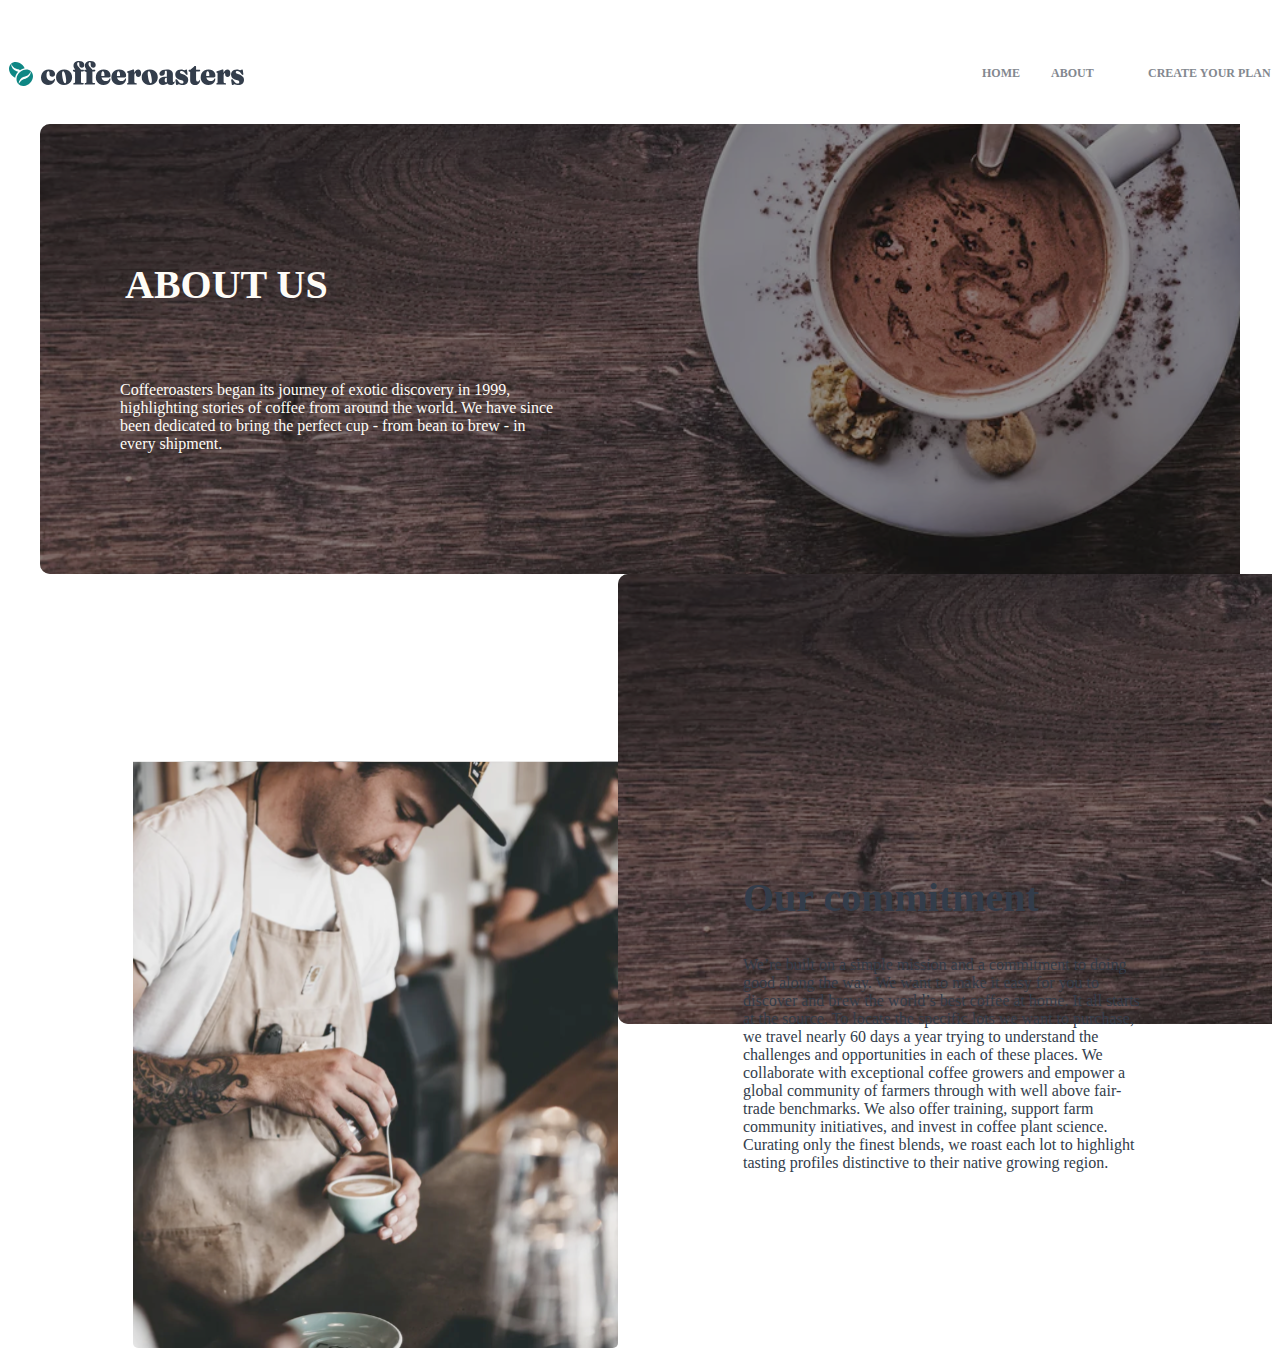
==== about.html @ b7a4f2c7 "Jonibek filll" ====
<!DOCTYPE html>
<html lang="en">
<head>
    <meta charset="UTF-8">
    <meta http-equiv="X-UA-Compatible" content="IE=edge">
    <meta name="viewport" content="width=device-width, initial-scale=1.0">
    <title>Document</title>
    <link rel="stylesheet" href="styles/about.css">
</head>
<body>
    <div class="container">
        <header class="child2">
            <img src="./Images/aboutimg/abduvohob.svg" alt="">
            <ul type="none" class="child3" >
                <li class="child4">home</li>
                <li class="child5">about</li>
                <li class="child6">Create your plan</li>
            </ul>
        </header>
    </div>
        <div class="container2"> 
            <h1 class="about">
                ABOUT US
            </h1>
           <p class="end">
            Coffeeroasters began its journey of exotic discovery in 1999, highlighting stories of coffee from around the world. We have since been dedicated to bring the perfect cup - from bean to brew - in every shipment.
           </p>
        </div>
        <div class="child7">
            <div >
                <img class="child8" src="./Images/aboutimg/abduvohob(2).svg" alt="foto">
            </div>
            <div class="container2">
                <h1 class="child10">
                   Our commitment
                </h1>
                <p class="child11">
                 We’re built on a simple mission and a commitment to doing good along the way. We want to make it easy for you to discover and brew the world’s best coffee at home. It all starts at the source. To locate the specific lots we want to purchase, we travel nearly 60 days a year trying to understand the challenges and opportunities in each of these places. We collaborate with exceptional coffee growers and empower a global community of farmers through with well above fair-trade benchmarks. We also offer training, support farm community initiatives, and invest in coffee plant science. Curating only the finest blends, we roast each lot to highlight tasting profiles distinctive to their native growing region.
                </p>
            </div>
        </div>
    
</body> 
</html>
---- styles/about.css ----
.container {
    width: 1280px;
    margin: 0px auto;
    background-size: cover;
}
.child2 {
    display: flex;
    justify-content: space-between;
    margin-top: 50px;
    background-size: cover;
}
.child3 {
    display: flex;
    gap: 35px;
    background-size: cover;
}
.child4 {
width: 34px ;
height: 15px ;
    font-weight: 700;
font-size: 12px;

text-transform: uppercase;

color: #83888F;

}
.child5 {
    Width:62px;
Height:15px;
Left:67px;
font-size: 12px;
font-weight: 700;
text-transform: uppercase;
color: #83888F;
text-transform: uppercase;
color: #83888F;
}
.child6 {
   Width:140px;
Height:15px;
    font-size: 12px;
    font-weight: 700;
    text-transform: uppercase;

color: #83888F;
}

.container2 {
    
    width: 1200px;
    height: 450px;
    margin:0 auto;
    background-image: url(/Images/aboutimg/abduvohob\(1\).svg);
}


.about {
    Width:220px;
Height:48px;
font-weight: 900;
font-size: 40px;
margin-left: 85px;
color: #FEFCF7;
transform: translateY(137px);

}
.end {
    width: 445px;
    height: 104px;
    margin-left: 80px;
    margin-top: 209px;
    font-weight: 400;
font-size: 16px;
color: #FEFCF7;
}

.child7{
    display: flex;
}
.child8 {
    Width:485px;
Height:606px;
margin-left: 125px;
margin-top: 168px;
border-radius: 5px ;
}


.child10 {
width:900;
Size:40px;
font-weight: 900;
font-size: 40px;
color: #333D4B;
margin-top: 300px;
margin-left:125px ;
}
.child11 {
    width : 400px;
Size: 16px;
font-weight: 400;
font-size: 16px;
color: #333D4B;
margin-top: 35px;
margin-left: 125px;
}
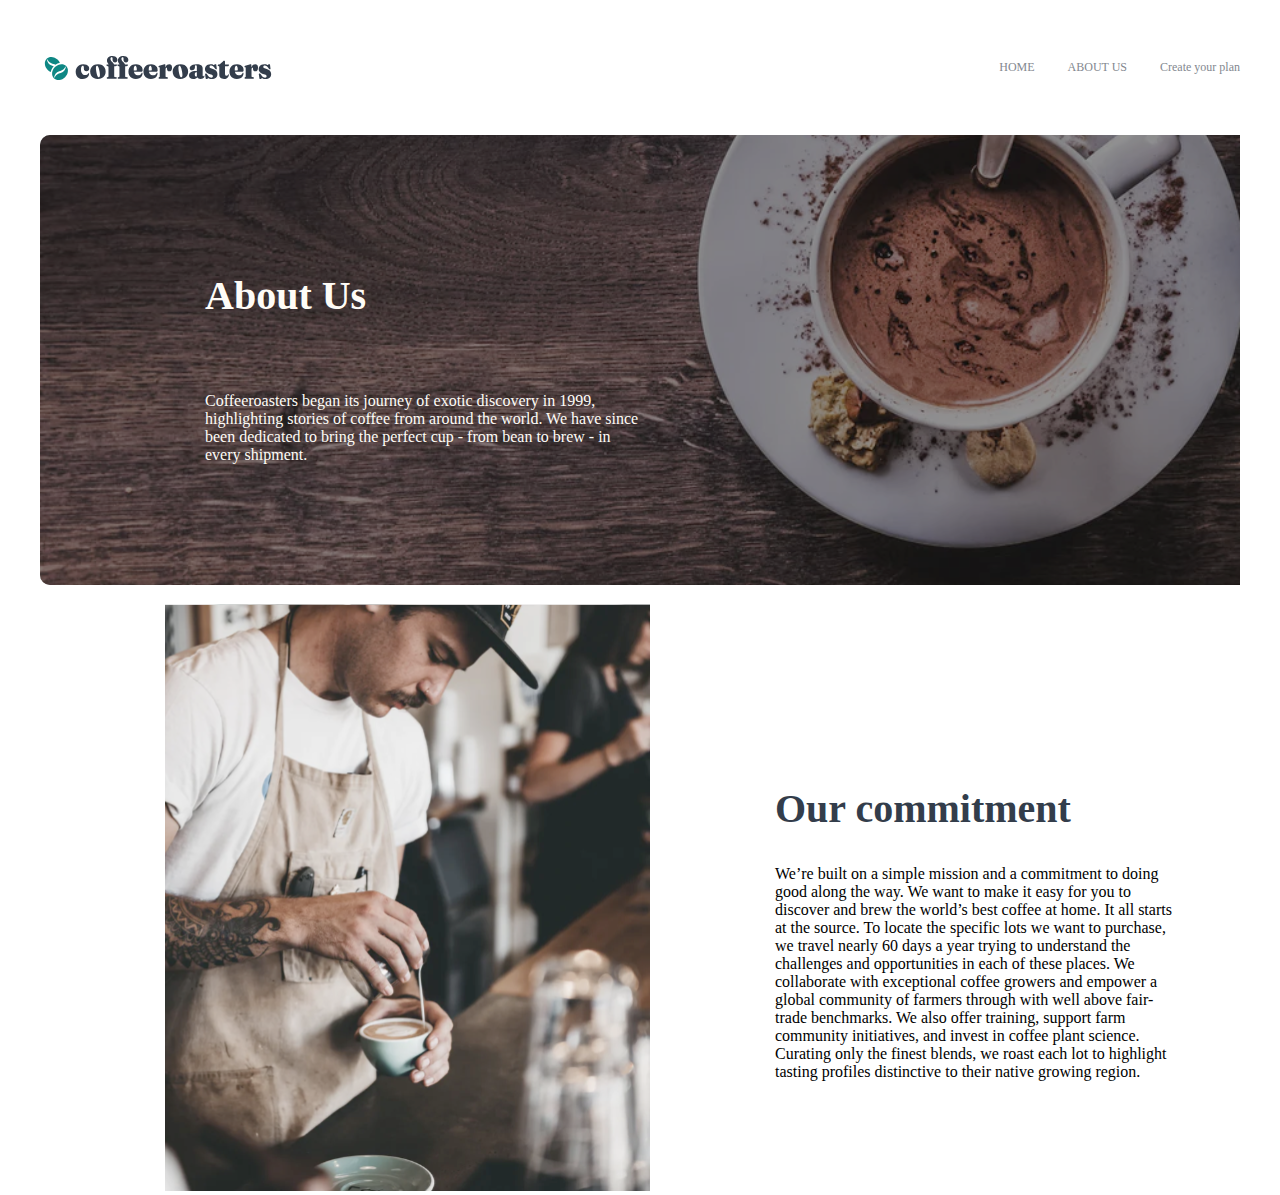
==== commit 34a47077: "togirlandi" ====
--- a/about.html
+++ b/about.html
@@ -8,37 +8,32 @@
     <link rel="stylesheet" href="styles/about.css">
 </head>
 <body>
-    <div class="container">
-        <header class="child2">
-            <img src="./Images/aboutimg/abduvohob.svg" alt="">
-            <ul type="none" class="child3" >
-                <li class="child4">home</li>
-                <li class="child5">about</li>
-                <li class="child6">Create your plan</li>
-            </ul>
-        </header>
+    <header id="main-header">
+      <nav class="container flex justify-between align-center">
+        <div class="logo flex align-center">
+          <img src="/Images/aboutimg/abduvohob.svg" alt="LOGO" />
+        </div>
+        <ul class="nav-ul flex align-center">
+          <li class="nav-li"><a href="index.html">HOME</a></li>
+          <li class="nav-li"><a href="about.html">ABOUT US</a></li>
+          <li class="nav-li"><a href="#">Create your plan</a></li>
+        </ul>
+    </nav>
+    </header>
+    <div class="container" >
+        <div class="child1">
+            <h1 class="child2">About Us</h1>
+            <p class="child3">Coffeeroasters began its journey of exotic discovery in 1999, highlighting stories of coffee from around the world. We have since been dedicated to bring the perfect cup - from bean to brew - in every shipment.</p>
+        </div>
     </div>
-        <div class="container2"> 
-            <h1 class="about">
-                ABOUT US
-            </h1>
-           <p class="end">
-            Coffeeroasters began its journey of exotic discovery in 1999, highlighting stories of coffee from around the world. We have since been dedicated to bring the perfect cup - from bean to brew - in every shipment.
-           </p>
+    <div class="container  flex" >
+        <div>
+            <img class="child4" src="./Images/aboutimg/abduvohob(2).svg" alt="foto">
         </div>
-        <div class="child7">
-            <div >
-                <img class="child8" src="./Images/aboutimg/abduvohob(2).svg" alt="foto">
-            </div>
-            <div class="container2">
-                <h1 class="child10">
-                   Our commitment
-                </h1>
-                <p class="child11">
-                 We’re built on a simple mission and a commitment to doing good along the way. We want to make it easy for you to discover and brew the world’s best coffee at home. It all starts at the source. To locate the specific lots we want to purchase, we travel nearly 60 days a year trying to understand the challenges and opportunities in each of these places. We collaborate with exceptional coffee growers and empower a global community of farmers through with well above fair-trade benchmarks. We also offer training, support farm community initiatives, and invest in coffee plant science. Curating only the finest blends, we roast each lot to highlight tasting profiles distinctive to their native growing region.
-                </p>
-            </div>
+        <div>
+            <h1 class="child5">Our commitment</h1>
+            <p class="child6">We’re built on a simple mission and a commitment to doing good along the way. We want to make it easy for you to discover and brew the world’s best coffee at home. It all starts at the source. To locate the specific lots we want to purchase, we travel nearly 60 days a year trying to understand the challenges and opportunities in each of these places. We collaborate with exceptional coffee growers and empower a global community of farmers through with well above fair-trade benchmarks. We also offer training, support farm community initiatives, and invest in coffee plant science. Curating only the finest blends, we roast each lot to highlight tasting profiles distinctive to their native growing region.</p>
         </div>
-    
+    </div>
 </body> 
 </html>--- a/styles/about.css
+++ b/styles/about.css
@@ -1,107 +1,120 @@
+/* reset */
+* {
+  margin: 0;
+  padding: 0;
+  box-sizing: border-box;
+  scroll-behavior: smooth;
+}
+
+ul {
+  list-style: none;
+}
+
+img {
+  max-width: 100%;
+  max-height: 100%;
+}
+
+a {
+  color: inherit;
+  text-decoration: none;
+}
+/* reset end*/
+
+ /* utils */
 .container {
-    width: 1280px;
-    margin: 0px auto;
-    background-size: cover;
+  width: 1200px;
+  margin: 0 auto;
+}
+
+.flex {
+  display: flex;
+}
+
+.align-center {
+  align-items: center;
+}
+
+.justify-center {
+  justify-content: center;
+}
+
+.justify-between {
+  justify-content: space-between;
+}
+
+.justify-around {
+  justify-content: space-around;
+}
+
+.portion {
+  flex: 1;
+}
+
+.text-center{
+  text-align: center;
+}
+/*navbar*/
+#main-header{
+    width: 100%;
+
+ }
+ #main-header nav{
+    height:15vh ;
+ }
+.logo img{
+height: 26px;
+width: 236px;
+
+}
+#main-headerul li {
+    gap: 2rem;
+}
+.nav-li{
+   padding-left: 33px;
+   font-size: 12px;
+}
+.nav-li a{
+    color: #83888F;
+
+}
+ /* navbar end */
+/*center start*/
+.child1{
+    width: 1200px;
+    height: 450px;
+    background-image: url(/Images/aboutimg/abduvohob\(1\).svg);
 }
 .child2 {
-    display: flex;
-    justify-content: space-between;
-    margin-top: 50px;
-    background-size: cover;
+    Width:188px;
+Height:48px;
+font-size: 40px;
+color: #FEFCF7;
+transform: translate(165px , 137px);
 }
 .child3 {
-    display: flex;
-    gap: 35px;
-    background-size: cover;
+    height: 104px;
+width: 445px;
+color: #FEFCF7;
+font-size: 1rem;
+transform: translate(165px,209px);
 }
+/*center end */ 
+/*footer*/
 .child4 {
-width: 34px ;
-height: 15px ;
-    font-weight: 700;
-font-size: 12px;
-
-text-transform: uppercase;
-
-color: #83888F;
-
+height: 606px;
+width: 485px;
+margin-left: 125px;
 }
 .child5 {
-    Width:62px;
-Height:15px;
-Left:67px;
-font-size: 12px;
-font-weight: 700;
-text-transform: uppercase;
-color: #83888F;
-text-transform: uppercase;
-color: #83888F;
+    height: 48px;
+width: 357px;
+font-size: 40px;
+color: #333D4B;
+transform: translate(125px,200px);
 }
 .child6 {
-   Width:140px;
-Height:15px;
-    font-size: 12px;
-    font-weight: 700;
-    text-transform: uppercase;
-
-color: #83888F;
+  width:400px;
+transform: translate(125px,232px);
 }
-
-.container2 {
-    
-    width: 1200px;
-    height: 450px;
-    margin:0 auto;
-    background-image: url(/Images/aboutimg/abduvohob\(1\).svg);
-}
-
-
-.about {
-    Width:220px;
-Height:48px;
-font-weight: 900;
-font-size: 40px;
-margin-left: 85px;
-color: #FEFCF7;
-transform: translateY(137px);
-
-}
-.end {
-    width: 445px;
-    height: 104px;
-    margin-left: 80px;
-    margin-top: 209px;
-    font-weight: 400;
-font-size: 16px;
-color: #FEFCF7;
-}
-
-.child7{
-    display: flex;
-}
-.child8 {
-    Width:485px;
-Height:606px;
-margin-left: 125px;
-margin-top: 168px;
-border-radius: 5px ;
-}
-
-
-.child10 {
-width:900;
-Size:40px;
-font-weight: 900;
-font-size: 40px;
-color: #333D4B;
-margin-top: 300px;
-margin-left:125px ;
-}
-.child11 {
-    width : 400px;
-Size: 16px;
-font-weight: 400;
-font-size: 16px;
-color: #333D4B;
-margin-top: 35px;
-margin-left: 125px;
-}+/*footer end */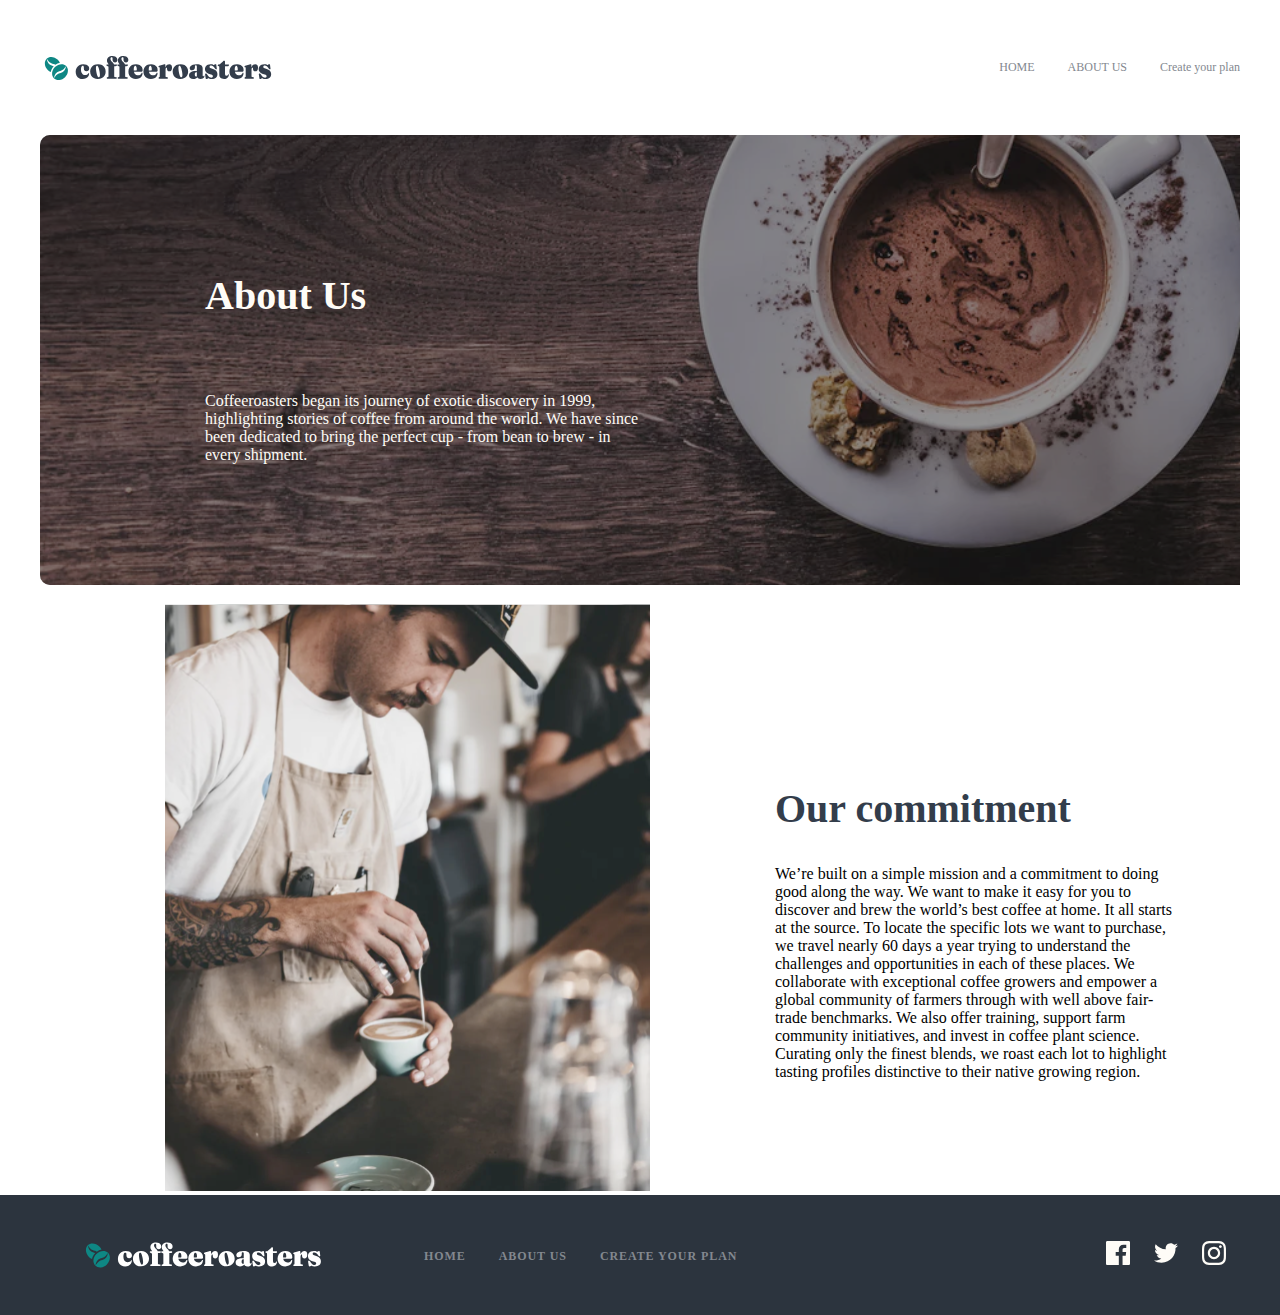
==== commit 56118ab5: "Jonibekk" ====
--- a/about.html
+++ b/about.html
@@ -16,7 +16,7 @@
         <ul class="nav-ul flex align-center">
           <li class="nav-li"><a href="index.html">HOME</a></li>
           <li class="nav-li"><a href="about.html">ABOUT US</a></li>
-          <li class="nav-li"><a href="#">Create your plan</a></li>
+          <li class="nav-li"><a href="plan.html">Create your plan</a></li>
         </ul>
     </nav>
     </header>
@@ -25,6 +25,7 @@
             <h1 class="child2">About Us</h1>
             <p class="child3">Coffeeroasters began its journey of exotic discovery in 1999, highlighting stories of coffee from around the world. We have since been dedicated to bring the perfect cup - from bean to brew - in every shipment.</p>
         </div>
+
     </div>
     <div class="container  flex" >
         <div>
@@ -35,5 +36,19 @@
             <p class="child6">We’re built on a simple mission and a commitment to doing good along the way. We want to make it easy for you to discover and brew the world’s best coffee at home. It all starts at the source. To locate the specific lots we want to purchase, we travel nearly 60 days a year trying to understand the challenges and opportunities in each of these places. We collaborate with exceptional coffee growers and empower a global community of farmers through with well above fair-trade benchmarks. We also offer training, support farm community initiatives, and invest in coffee plant science. Curating only the finest blends, we roast each lot to highlight tasting profiles distinctive to their native growing region.</p>
         </div>
     </div>
+     <footer>
+        <img src="./Images/homeimg/Group 5 (1).svg " alt="logo" />
+        <h3></h3>
+        <ul class="list">
+          <li><a href="#">HOME</a></li>
+          <li><a href="about.html">ABOUT US</a></li>
+          <li><a href="plan.html">CREATE YOUR PLAN</a></li>
+        </ul>
+        <ul class="tarmoq">
+          <li><a href="https://ru-ru.facebook.com/" target="_blank"><img src="./Images/homeimg/Path (1).svg" alt=""></a></li>
+          <li><a href="https://twitter.com/?lang=ru"  target="_blank"><img src="./Images/homeimg/Path.svg" alt=""></a></li>
+          <li><a href="https://www.instagram.com/"  target="_blank"><img src="./Images/homeimg/Shape.svg" alt=""></a></li>
+        </ul>
+      </footer>
 </body> 
 </html>--- a/styles/about.css
+++ b/styles/about.css
@@ -117,4 +117,47 @@
   width:400px;
 transform: translate(125px,232px);
 }
-/*footer end */+/*footer end */
+
+
+
+footer {
+  padding-left: 85px;
+  padding-right: 49px;
+  width: 100%;
+  height: 120px;
+  background-color: #2c343e;
+  display: flex;
+  align-items: center;
+}
+.list {
+  display: flex;
+  align-items: center;
+  gap: 33px;
+  margin-left: 103px;
+}
+.list a {
+  font-family: "Barlow";
+  font-style: normal;
+  font-weight: 700;
+  font-size: 12px;
+  line-height: 15px;
+  letter-spacing: 0.923077px;
+  color: #83888f;
+}
+.list a:hover{
+  color: #FEFCF7;
+}
+.tarmoq {
+  display: flex;
+  align-items: center;
+  gap: 24px;
+  margin-left: 369px;
+}
+.tarmoq img {
+  max-width: 100%;
+  max-height: 100%;
+}
+.tarmoq img:hover{
+ background: #FDD6BA;
+}
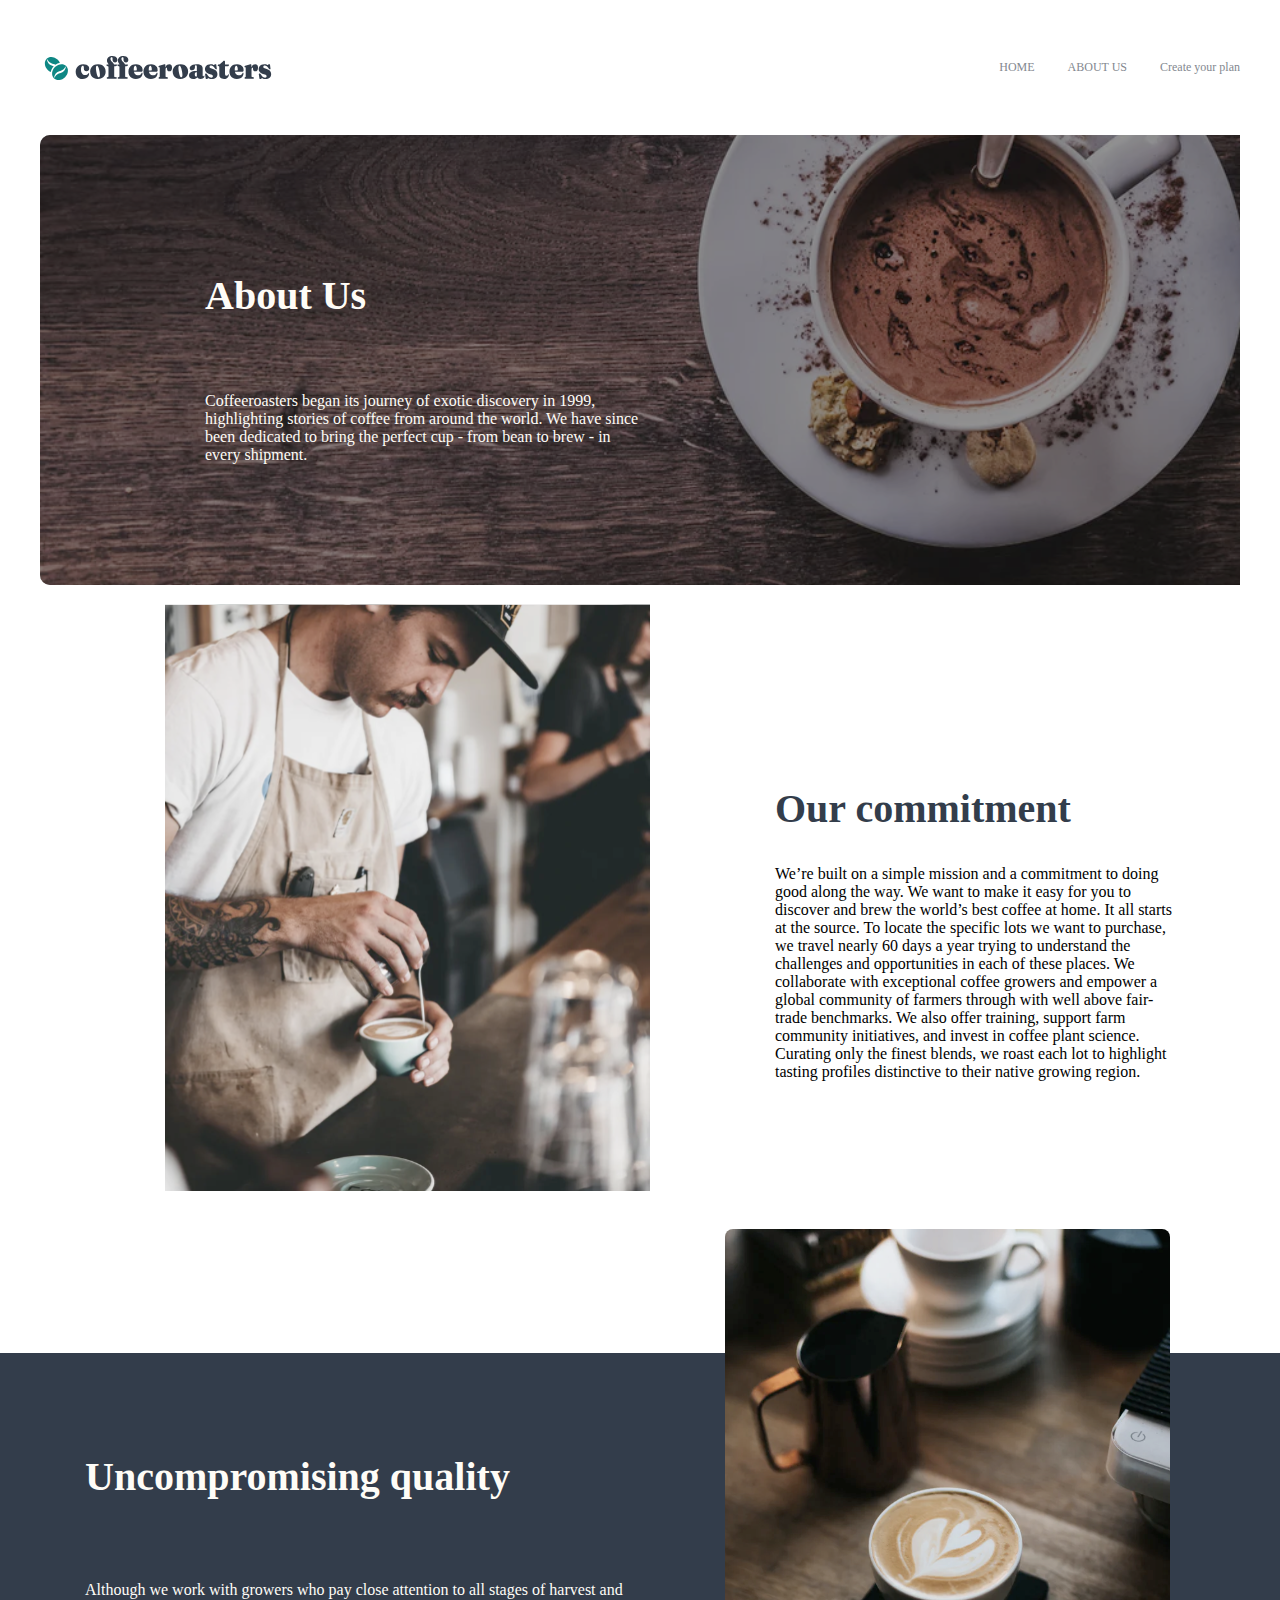
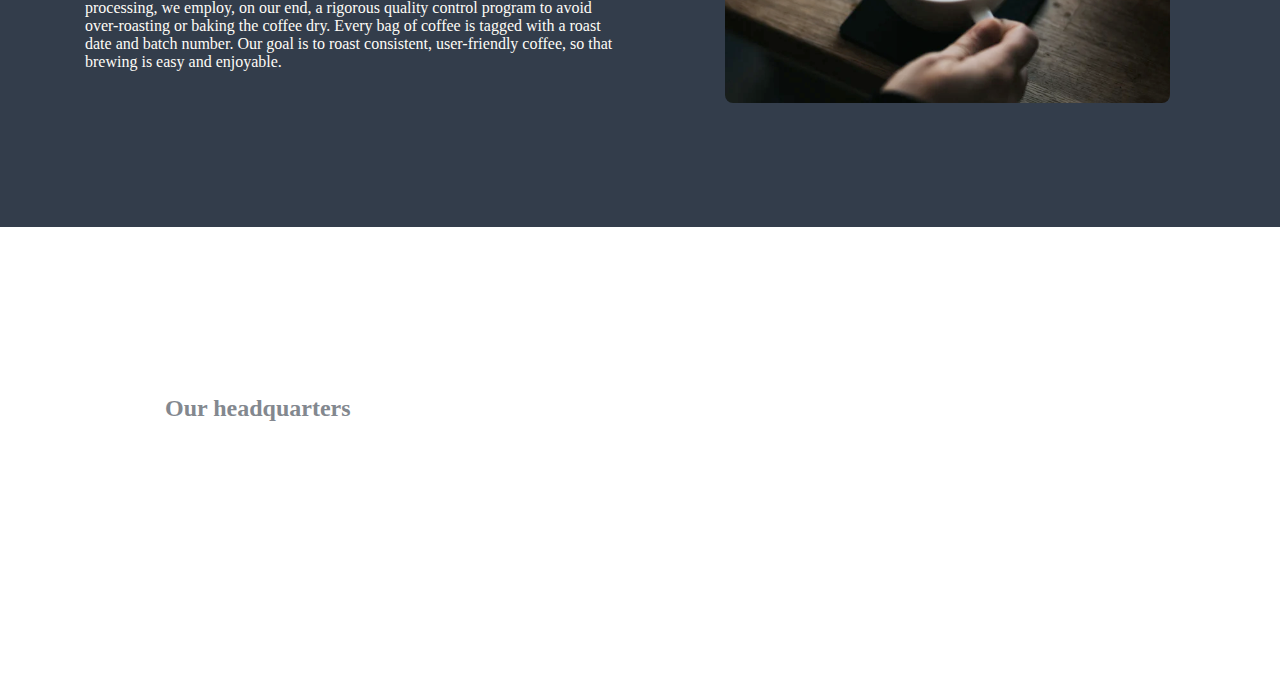
==== commit 501adc20: "abduvohob" ====
--- a/about.html
+++ b/about.html
@@ -16,7 +16,7 @@
         <ul class="nav-ul flex align-center">
           <li class="nav-li"><a href="index.html">HOME</a></li>
           <li class="nav-li"><a href="about.html">ABOUT US</a></li>
-          <li class="nav-li"><a href="plan.html">Create your plan</a></li>
+          <li class="nav-li"><a href="#">Create your plan</a></li>
         </ul>
     </nav>
     </header>
@@ -36,19 +36,22 @@
             <p class="child6">We’re built on a simple mission and a commitment to doing good along the way. We want to make it easy for you to discover and brew the world’s best coffee at home. It all starts at the source. To locate the specific lots we want to purchase, we travel nearly 60 days a year trying to understand the challenges and opportunities in each of these places. We collaborate with exceptional coffee growers and empower a global community of farmers through with well above fair-trade benchmarks. We also offer training, support farm community initiatives, and invest in coffee plant science. Curating only the finest blends, we roast each lot to highlight tasting profiles distinctive to their native growing region.</p>
         </div>
     </div>
-     <footer>
-        <img src="./Images/homeimg/Group 5 (1).svg " alt="logo" />
-        <h3></h3>
-        <ul class="list">
-          <li><a href="#">HOME</a></li>
-          <li><a href="about.html">ABOUT US</a></li>
-          <li><a href="plan.html">CREATE YOUR PLAN</a></li>
-        </ul>
-        <ul class="tarmoq">
-          <li><a href="https://ru-ru.facebook.com/" target="_blank"><img src="./Images/homeimg/Path (1).svg" alt=""></a></li>
-          <li><a href="https://twitter.com/?lang=ru"  target="_blank"><img src="./Images/homeimg/Path.svg" alt=""></a></li>
-          <li><a href="https://www.instagram.com/"  target="_blank"><img src="./Images/homeimg/Shape.svg" alt=""></a></li>
-        </ul>
-      </footer>
+    <div class="container2 flex">
+        <div >
+              <h1 class="child7">Uncompromising quality</h1>
+              <p class="child8">Although we work with growers who pay close attention to all stages of harvest and processing, we employ, on our end, a rigorous quality control program to avoid over-roasting or baking the coffee dry. Every bag of coffee is tagged with a roast date and batch number. Our goal is to roast consistent, user-friendly coffee, so that brewing is easy and enjoyable.</p>
+        </div>    
+        <div>
+              <img class="child9" src="./Images/aboutimg/abduvohob (3).svg" alt="cofe">
+        </div>
+    </div>
+    <h1 class="child10">Our headquarters</h1>
+    <div class="container3  flex">
+        <div>
+            <img src="" alt="">
+        </div>
+        <div></div>
+        <div></div>
+    </div>
 </body> 
 </html>--- a/styles/about.css
+++ b/styles/about.css
@@ -118,46 +118,45 @@
 transform: translate(125px,232px);
 }
 /*footer end */
-
-
-
-footer {
-  padding-left: 85px;
-  padding-right: 49px;
-  width: 100%;
-  height: 120px;
-  background-color: #2c343e;
-  display: flex;
-  align-items: center;
+/*start */
+.container2 {
+  width: 1280px;
+  height: 474px;
+  margin: 0 auto;
+  background-color: #333D4B;
+  margin-top: 158px;
 }
-.list {
-  display: flex;
-  align-items: center;
-  gap: 33px;
-  margin-left: 103px;
+.child7 {
+  height: 48px;
+width: 517px;
+color: #FEFCF7;
+font-size: 40px;
+transform: translate(85px,100px);
 }
-.list a {
-  font-family: "Barlow";
-  font-style: normal;
-  font-weight: 700;
-  font-size: 12px;
-  line-height: 15px;
-  letter-spacing: 0.923077px;
-  color: #83888f;
+.child8 {
+  Width:540px;
+Height:130px;
+  font-size: 1rem;
+  transform: translate(85px, 180px);
+color: #FEFCF7;
 }
-.list a:hover{
-  color: #FEFCF7;
+.child9 {
+  Width:445px;
+Height:474px;
+border-radius: 8px;
+transform: translate(185px, -124px);
 }
-.tarmoq {
-  display: flex;
-  align-items: center;
-  gap: 24px;
-  margin-left: 369px;
+/*start end */
+.child10 {
+  font-size: 24px;
+ width: 255px; 
+ height: 32px;
+color: #83888F;
+margin-top: 168px;
+margin-left:165px ;
 }
-.tarmoq img {
-  max-width: 100%;
-  max-height: 100%;
-}
-.tarmoq img:hover{
- background: #FDD6BA;
-}
+/*center*/
+.container3 {
+  Width:1045px;
+Height:262px;
+}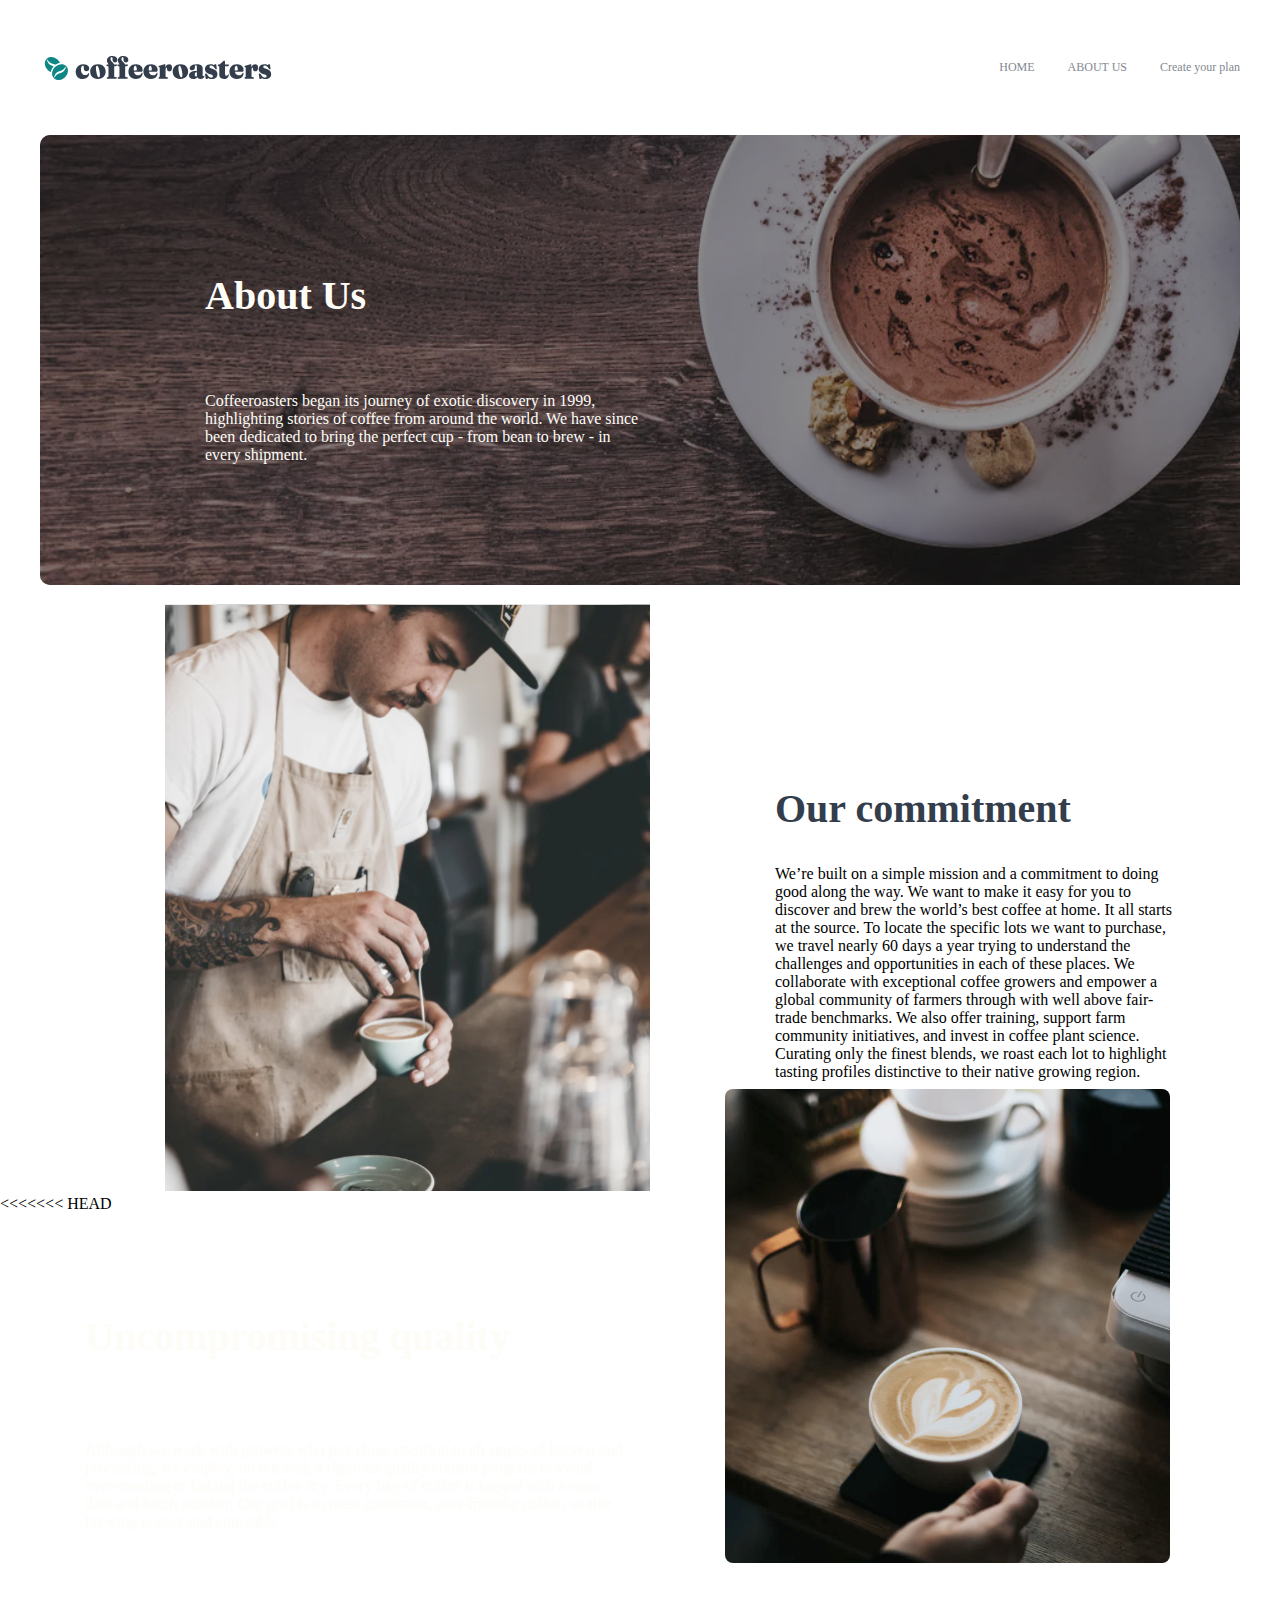
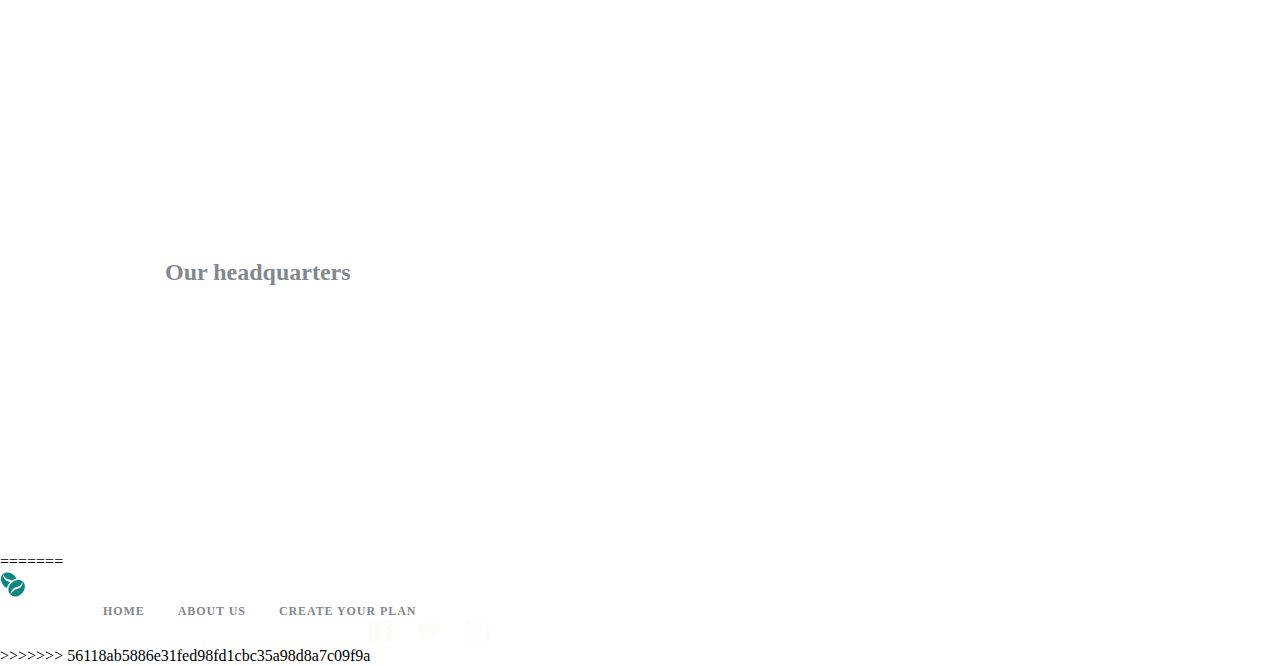
==== commit d59f02fd: "abduvohob" ====
--- a/about.html
+++ b/about.html
@@ -16,7 +16,7 @@
         <ul class="nav-ul flex align-center">
           <li class="nav-li"><a href="index.html">HOME</a></li>
           <li class="nav-li"><a href="about.html">ABOUT US</a></li>
-          <li class="nav-li"><a href="#">Create your plan</a></li>
+          <li class="nav-li"><a href="plan.html">Create your plan</a></li>
         </ul>
     </nav>
     </header>
@@ -36,6 +36,7 @@
             <p class="child6">We’re built on a simple mission and a commitment to doing good along the way. We want to make it easy for you to discover and brew the world’s best coffee at home. It all starts at the source. To locate the specific lots we want to purchase, we travel nearly 60 days a year trying to understand the challenges and opportunities in each of these places. We collaborate with exceptional coffee growers and empower a global community of farmers through with well above fair-trade benchmarks. We also offer training, support farm community initiatives, and invest in coffee plant science. Curating only the finest blends, we roast each lot to highlight tasting profiles distinctive to their native growing region.</p>
         </div>
     </div>
+<<<<<<< HEAD
     <div class="container2 flex">
         <div >
               <h1 class="child7">Uncompromising quality</h1>
@@ -53,5 +54,21 @@
         <div></div>
         <div></div>
     </div>
+=======
+     <footer>
+        <img src="./Images/homeimg/Group 5 (1).svg " alt="logo" />
+        <h3></h3>
+        <ul class="list">
+          <li><a href="#">HOME</a></li>
+          <li><a href="about.html">ABOUT US</a></li>
+          <li><a href="plan.html">CREATE YOUR PLAN</a></li>
+        </ul>
+        <ul class="tarmoq">
+          <li><a href="https://ru-ru.facebook.com/" target="_blank"><img src="./Images/homeimg/Path (1).svg" alt=""></a></li>
+          <li><a href="https://twitter.com/?lang=ru"  target="_blank"><img src="./Images/homeimg/Path.svg" alt=""></a></li>
+          <li><a href="https://www.instagram.com/"  target="_blank"><img src="./Images/homeimg/Shape.svg" alt=""></a></li>
+        </ul>
+      </footer>
+>>>>>>> 56118ab5886e31fed98fd1cbc35a98d8a7c09f9a
 </body> 
 </html>--- a/styles/about.css
+++ b/styles/about.css
@@ -118,6 +118,7 @@
 transform: translate(125px,232px);
 }
 /*footer end */
+<<<<<<< HEAD
 /*start */
 .container2 {
   width: 1280px;
@@ -159,4 +160,49 @@
 .container3 {
   Width:1045px;
 Height:262px;
-}+}
+=======
+
+
+
+footer {
+  padding-left: 85px;
+  padding-right: 49px;
+  width: 100%;
+  height: 120px;
+  background-color: #2c343e;
+  display: flex;
+  align-items: center;
+}
+.list {
+  display: flex;
+  align-items: center;
+  gap: 33px;
+  margin-left: 103px;
+}
+.list a {
+  font-family: "Barlow";
+  font-style: normal;
+  font-weight: 700;
+  font-size: 12px;
+  line-height: 15px;
+  letter-spacing: 0.923077px;
+  color: #83888f;
+}
+.list a:hover{
+  color: #FEFCF7;
+}
+.tarmoq {
+  display: flex;
+  align-items: center;
+  gap: 24px;
+  margin-left: 369px;
+}
+.tarmoq img {
+  max-width: 100%;
+  max-height: 100%;
+}
+.tarmoq img:hover{
+ background: #FDD6BA;
+}
+>>>>>>> 56118ab5886e31fed98fd1cbc35a98d8a7c09f9a
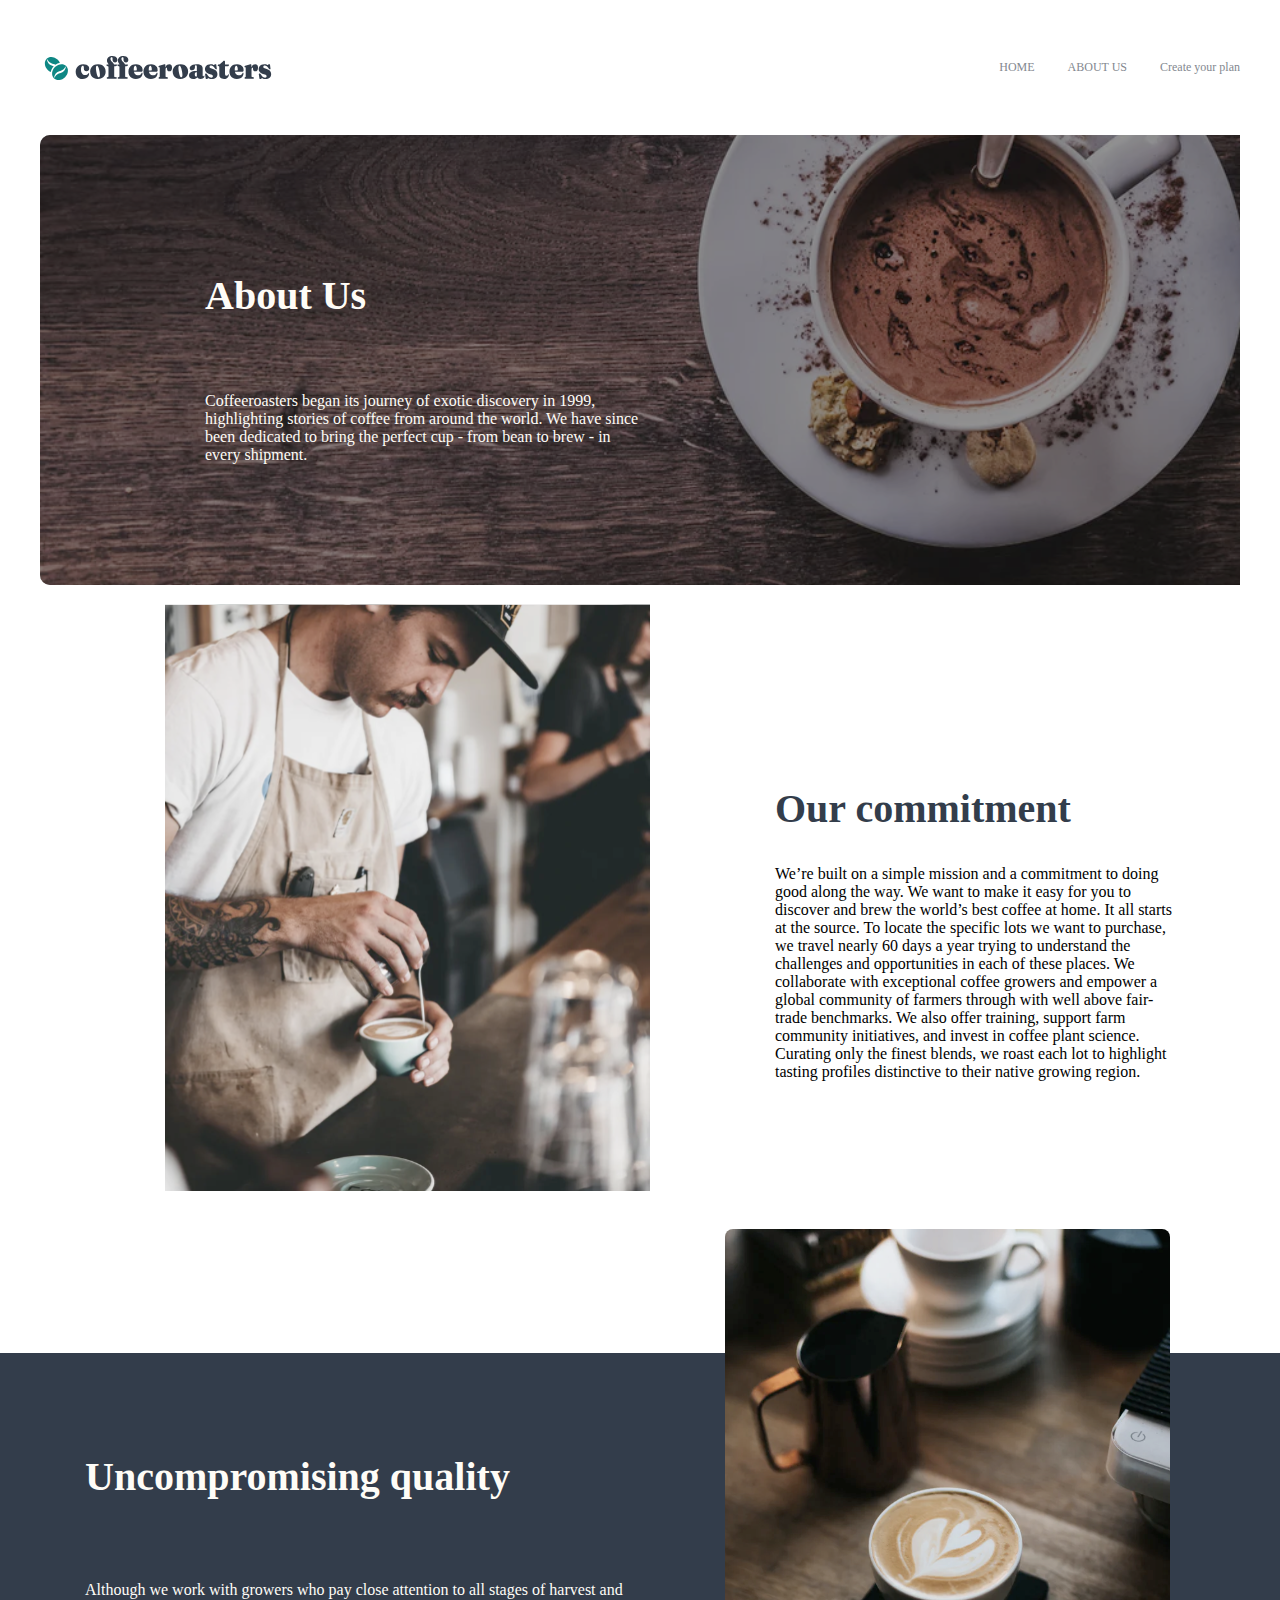
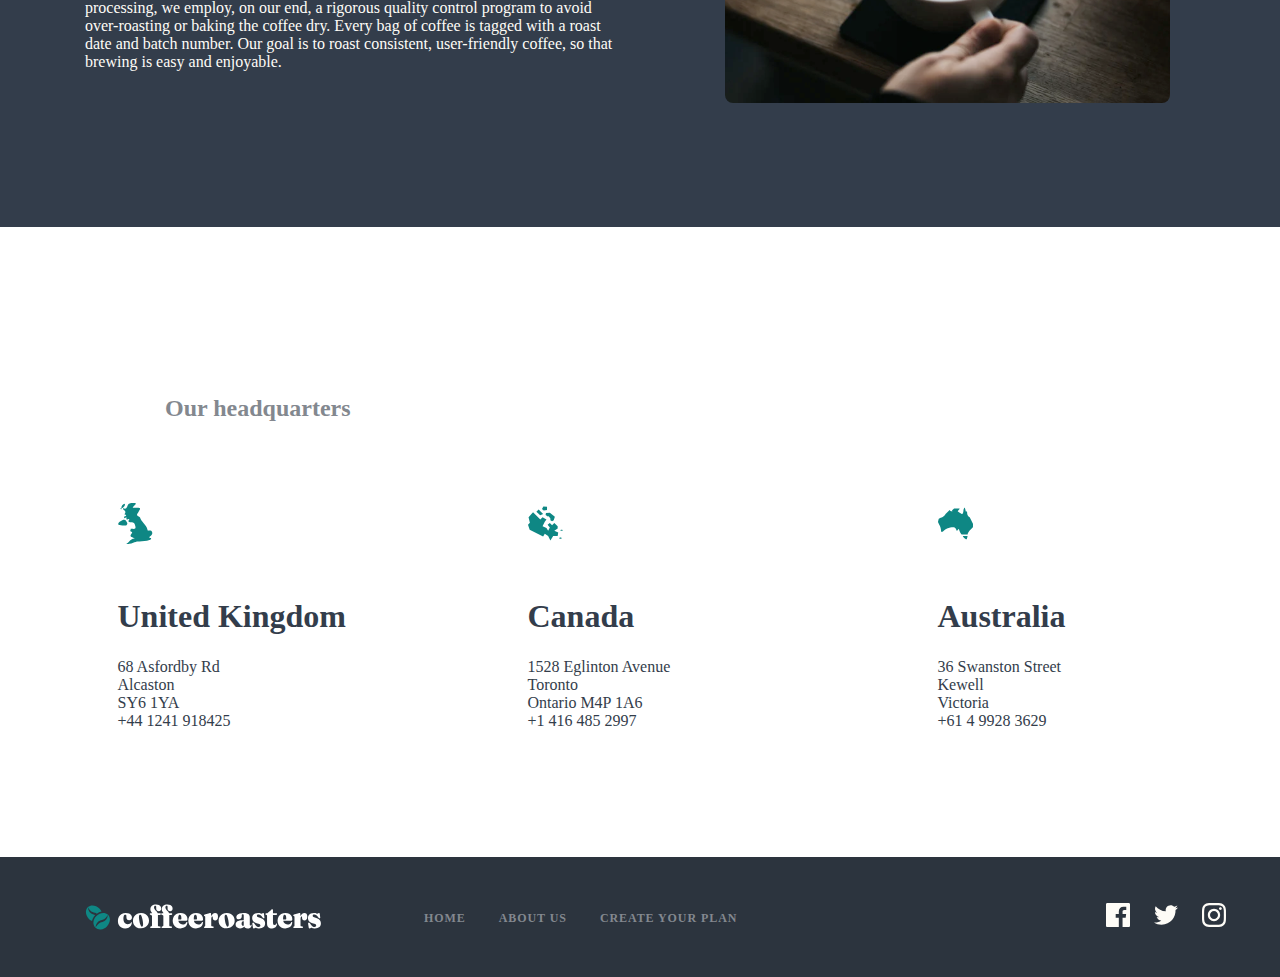
==== commit 361e8c38: "abduvohob" ====
--- a/about.html
+++ b/about.html
@@ -36,7 +36,7 @@
             <p class="child6">We’re built on a simple mission and a commitment to doing good along the way. We want to make it easy for you to discover and brew the world’s best coffee at home. It all starts at the source. To locate the specific lots we want to purchase, we travel nearly 60 days a year trying to understand the challenges and opportunities in each of these places. We collaborate with exceptional coffee growers and empower a global community of farmers through with well above fair-trade benchmarks. We also offer training, support farm community initiatives, and invest in coffee plant science. Curating only the finest blends, we roast each lot to highlight tasting profiles distinctive to their native growing region.</p>
         </div>
     </div>
-<<<<<<< HEAD
+
     <div class="container2 flex">
         <div >
               <h1 class="child7">Uncompromising quality</h1>
@@ -49,12 +49,37 @@
     <h1 class="child10">Our headquarters</h1>
     <div class="container3  flex">
         <div>
-            <img src="" alt="">
+            <img class="child11" src="./Images/aboutimg/abduvohob(4).svg" alt="karta">
+            <h1 class="child12">United Kingdom</h1>
+        <UL class="child13">    
+         <li>68 Asfordby Rd</li>
+         <li>Alcaston</li>
+         <li>SY6 1YA</li>
+         <li>+44 1241 918425</li>   
+        </UL>
         </div>
-        <div></div>
-        <div></div>
+        <div class="child17">
+                <img class="child14" src="./Images/aboutimg/abduvohob(5).svg" alt="karta">
+            <h1 class="child15">Canada</h1>
+        <UL class="child16">    
+         <li>1528 Eglinton Avenue</li>
+         <li>Toronto</li>
+         <li>Ontario M4P 1A6</li>
+         <li>+1 416 485 2997</li>   
+        </UL>
+        </div>
+        <div class="child18">
+                <img class="child19" src="./Images/aboutimg/abduvohob(6).svg" alt="karta">
+            <h1 class="child20">Australia</h1>
+        <UL class="child21">    
+         <li>36 Swanston Street</li>
+         <li>Kewell</li>
+         <li>Victoria</li>
+         <li>+61 4 9928 3629</li>   
+        </UL>
+        </div>
     </div>
-=======
+
      <footer>
         <img src="./Images/homeimg/Group 5 (1).svg " alt="logo" />
         <h3></h3>
@@ -69,6 +94,6 @@
           <li><a href="https://www.instagram.com/"  target="_blank"><img src="./Images/homeimg/Shape.svg" alt=""></a></li>
         </ul>
       </footer>
->>>>>>> 56118ab5886e31fed98fd1cbc35a98d8a7c09f9a
+
 </body> 
 </html>--- a/styles/about.css
+++ b/styles/about.css
@@ -118,7 +118,6 @@
 transform: translate(125px,232px);
 }
 /*footer end */
-<<<<<<< HEAD
 /*start */
 .container2 {
   width: 1280px;
@@ -160,11 +159,72 @@
 .container3 {
   Width:1045px;
 Height:262px;
-}
-=======
-
-
-
+margin: 0 auto;
+}
+.child11 {
+Width:35.28px;
+Height:49.07px;
+margin-top: 72px;
+}
+.child12 {
+  height: 36px;
+width: 272px;
+font-size: 32px;
+color: #333D4B;
+margin-top: 46px;
+}
+.child13{
+font-size: 1rem;
+color: #333D4B;
+height: 107px;
+width: 285px;
+margin-top: 24px;
+}
+.child14{
+  Width:35.28px;
+Height:49.07px;
+margin-top: 72px;
+}
+.child15 {
+    height: 36px;
+width: 255px;
+font-size: 32px;
+color: #333D4B;
+margin-top: 46px;
+}
+.child16{
+  font-size: 1rem;
+color: #333D4B;
+height: 107px;
+width: 285px;
+margin-top: 24px;
+}
+.child17 {
+  margin-left: 125px;
+}
+.child18 {
+  margin-left: 125px;
+}
+.child19 {
+    Width:35.28px;
+Height:49.07px;
+margin-top: 72px;
+}
+.child20 {
+      height: 36px;
+width: 255px;
+font-size: 32px;
+color: #333D4B;
+margin-top: 46px;
+}
+.child21 {
+   font-size: 1rem;
+color: #333D4B;
+height: 107px;
+width: 285px;
+margin-top: 24px;
+}
+/*center*/
 footer {
   padding-left: 85px;
   padding-right: 49px;
@@ -173,6 +233,7 @@
   background-color: #2c343e;
   display: flex;
   align-items: center;
+  margin-top: 168px;
 }
 .list {
   display: flex;
@@ -205,4 +266,4 @@
 .tarmoq img:hover{
  background: #FDD6BA;
 }
->>>>>>> 56118ab5886e31fed98fd1cbc35a98d8a7c09f9a
+
